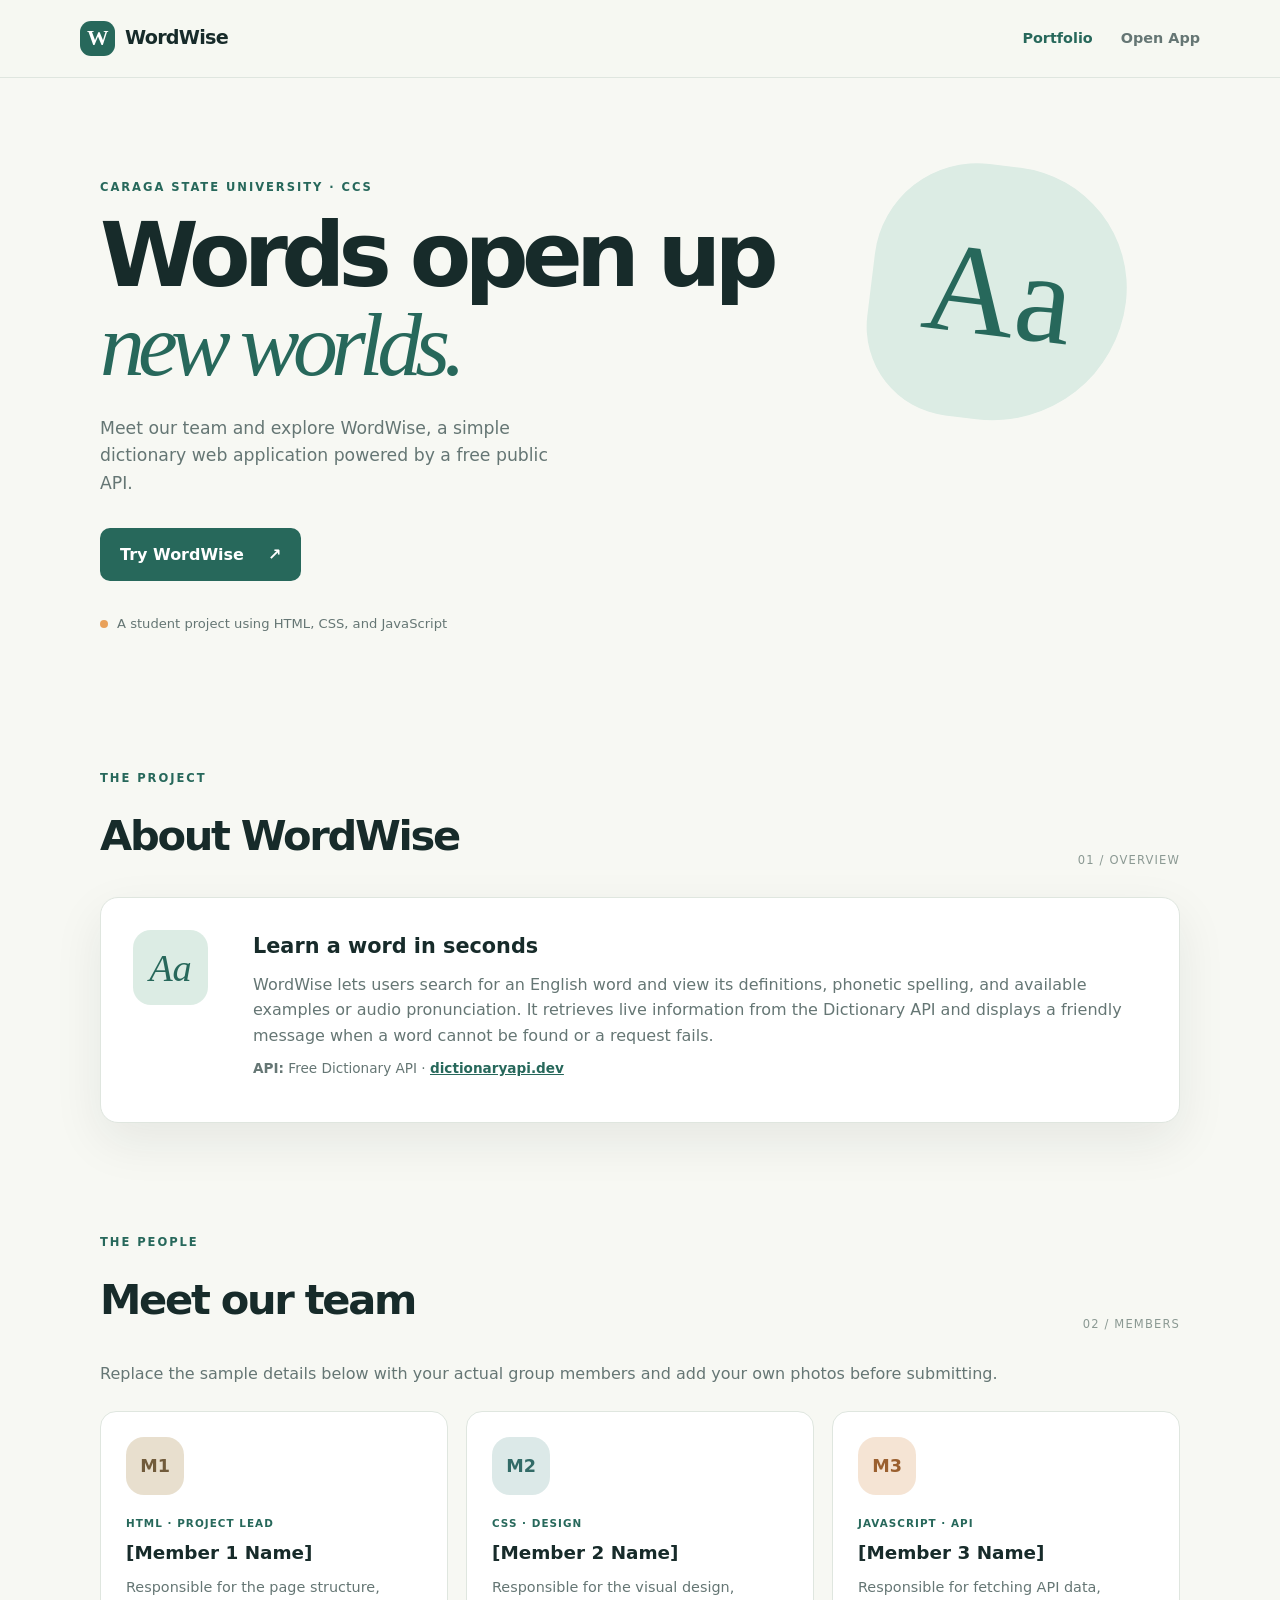
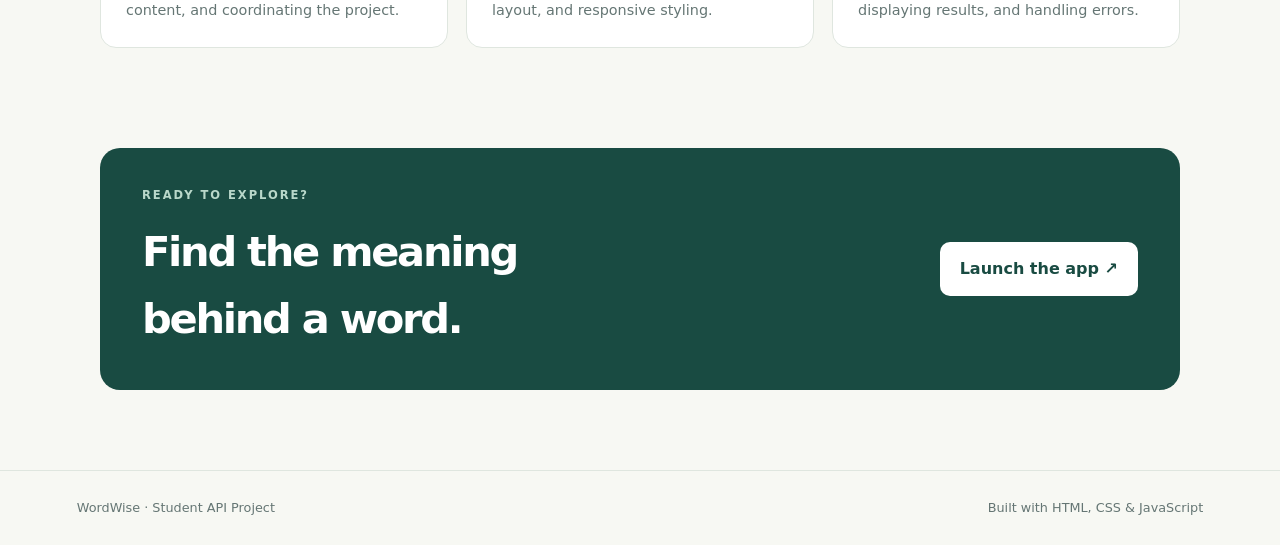
==== index.html @ 50dd7658 "Add files via upload" ====
<!DOCTYPE html>
<html lang="en">
<head>
  <meta charset="UTF-8">
  <meta name="viewport" content="width=device-width, initial-scale=1.0">
  <title>WordWise | Group Portfolio</title>
  <link rel="stylesheet" href="styles.css">
</head>
<body>
  <header class="site-header">
    <a class="brand" href="index.html"><span class="brand-mark">W</span> WordWise</a>
    <nav><a class="active" href="index.html">Portfolio</a><a href="app.html">Open App</a></nav>
  </header>

  <main class="container">
    <section class="hero">
      <p class="eyebrow">CARAGA STATE UNIVERSITY · CCS</p>
      <h1>Words open up<br><span>new worlds.</span></h1>
      <p class="hero-copy">Meet our team and explore WordWise, a simple dictionary web application powered by a free public API.</p>
      <a class="button" href="app.html">Try WordWise <span aria-hidden="true">↗</span></a>
      <div class="hero-note"><span class="pulse"></span> A student project using HTML, CSS, and JavaScript</div>
    </section>

    <section class="section">
      <div class="section-heading">
        <div><p class="eyebrow">THE PROJECT</p><h2>About WordWise</h2></div>
        <span class="section-number">01 / OVERVIEW</span>
      </div>
      <div class="about-card">
        <div class="about-icon">Aa</div>
        <div>
          <h3>Learn a word in seconds</h3>
          <p>WordWise lets users search for an English word and view its definitions, phonetic spelling, and available examples or audio pronunciation. It retrieves live information from the Dictionary API and displays a friendly message when a word cannot be found or a request fails.</p>
          <p class="small-note"><strong>API:</strong> Free Dictionary API · <a href="https://dictionaryapi.dev/" target="_blank" rel="noopener">dictionaryapi.dev</a></p>
        </div>
      </div>
    </section>

    <section class="section">
      <div class="section-heading">
        <div><p class="eyebrow">THE PEOPLE</p><h2>Meet our team</h2></div>
        <span class="section-number">02 / MEMBERS</span>
      </div>
      <p class="muted">Replace the sample details below with your actual group members and add your own photos before submitting.</p>
      <div class="team-grid">
        <article class="team-card">
          <div class="avatar">M1</div><p class="member-role">HTML · PROJECT LEAD</p>
          <h3>[Member 1 Name]</h3><p class="member-bio">Responsible for the page structure, content, and coordinating the project.</p>
        </article>
        <article class="team-card">
          <div class="avatar avatar-two">M2</div><p class="member-role">CSS · DESIGN</p>
          <h3>[Member 2 Name]</h3><p class="member-bio">Responsible for the visual design, layout, and responsive styling.</p>
        </article>
        <article class="team-card">
          <div class="avatar avatar-three">M3</div><p class="member-role">JAVASCRIPT · API</p>
          <h3>[Member 3 Name]</h3><p class="member-bio">Responsible for fetching API data, displaying results, and handling errors.</p>
        </article>
      </div>
    </section>

    <section class="cta-panel">
      <div><p class="eyebrow">READY TO EXPLORE?</p><h2>Find the meaning behind a word.</h2></div>
      <a class="button button-light" href="app.html">Launch the app ↗</a>
    </section>
  </main>
  <footer class="site-footer"><span>WordWise · Student API Project</span><span>Built with HTML, CSS & JavaScript</span></footer>
</body>
</html>
---- styles.css ----
:root {
  --ink: #172b2a; --muted: #657674; --paper: #f7f8f3; --green: #27685b;
  --green-dark: #194b42; --mint: #dcece4; --line: #dfe6df; --white: #fff;
  --orange: #e9a15a; --shadow: 0 18px 50px rgba(23,43,42,.08);
}
* { box-sizing: border-box; }
html { scroll-behavior: smooth; }
body { margin: 0; background: var(--paper); color: var(--ink); font-family: Inter, ui-sans-serif, system-ui, -apple-system, BlinkMacSystemFont, "Segoe UI", sans-serif; line-height: 1.6; }
a { color: var(--green); }
.site-header { height: 78px; padding: 0 max(6vw, calc((100vw - 1120px)/2)); display: flex; justify-content: space-between; align-items: center; border-bottom: 1px solid var(--line); background: rgba(247,248,243,.94); }
.brand { display: inline-flex; align-items: center; gap: 10px; color: var(--ink); text-decoration: none; font-weight: 800; letter-spacing: -.04em; font-size: 1.2rem; }
.brand-mark { display: grid; place-items: center; width: 35px; height: 35px; color: white; background: var(--green); border-radius: 11px; font-family: Georgia, serif; font-size: 1.35rem; }
nav { display: flex; align-items: center; gap: 28px; } nav a { color: var(--muted); text-decoration: none; font-size: .9rem; font-weight: 650; }
nav a.active, nav a:hover { color: var(--green); }
.container { width: min(1080px, 88vw); margin: 0 auto; }
.hero { min-height: 510px; padding: 100px 0 80px; position: relative; }
.hero:after { content: "Aa"; position: absolute; right: 5%; top: 88px; width: 255px; height: 255px; display: grid; place-items: center; border-radius: 46% 54% 60% 40%; background: var(--mint); color: var(--green); font: 8rem Georgia, serif; transform: rotate(7deg); z-index: -1; }
.eyebrow { color: var(--green); font-size: .72rem; font-weight: 800; letter-spacing: .17em; margin: 0 0 15px; }
h1, h2, h3, p { margin-top: 0; }
h1 { font-size: clamp(3rem, 7vw, 5.7rem); letter-spacing: -.075em; line-height: .99; margin-bottom: 25px; max-width: 750px; }
h1 span { color: var(--green); font-family: Georgia, "Times New Roman", serif; font-weight: 500; font-style: italic; }
.hero-copy { max-width: 480px; color: var(--muted); font-size: 1.08rem; margin-bottom: 30px; }
.button { display: inline-flex; gap: 24px; justify-content: center; align-items: center; border: 0; border-radius: 10px; padding: 14px 20px; background: var(--green); color: white; font: inherit; font-weight: 750; text-decoration: none; cursor: pointer; transition: background .2s, transform .2s; }
.button:hover { background: var(--green-dark); transform: translateY(-1px); }
.hero-note { display: flex; align-items: center; gap: 9px; margin-top: 32px; color: var(--muted); font-size: .82rem; }
.pulse { width: 8px; height: 8px; border-radius: 50%; background: var(--orange); }
.section { padding: 55px 0; }
.section-heading { display: flex; align-items: end; justify-content: space-between; gap: 20px; margin-bottom: 28px; }
.section-heading h2, .cta-panel h2 { font-size: clamp(1.8rem, 4vw, 2.6rem); letter-spacing: -.055em; margin: 0; }
.section-number { font-size: .72rem; color: #8b9993; letter-spacing: .1em; }
.about-card { display: grid; grid-template-columns: 95px 1fr; gap: 25px; background: white; border: 1px solid var(--line); border-radius: 18px; padding: 32px; box-shadow: var(--shadow); }
.about-icon { width: 75px; height: 75px; display: grid; place-items: center; background: var(--mint); color: var(--green); border-radius: 18px; font: italic 2.4rem Georgia, serif; }
.about-card h3 { margin-bottom: 8px; font-size: 1.3rem; } .about-card p { color: var(--muted); margin-bottom: 10px; }
.small-note { font-size: .85rem; } .small-note a { font-weight: 700; }
.muted { color: var(--muted); }
.team-grid { display: grid; grid-template-columns: repeat(3, 1fr); gap: 18px; margin-top: 24px; }
.team-card { background: white; border: 1px solid var(--line); border-radius: 16px; padding: 25px; }
.avatar { display: grid; place-items: center; width: 58px; height: 58px; border-radius: 18px; background: #e8dfce; color: #715b3b; font-weight: 800; font-size: 1.1rem; margin-bottom: 20px; }
.avatar-two { background: #dce9e8; color: #326b67; } .avatar-three { background: #f5e4d4; color: #9b6030; }
.member-role { color: var(--green); letter-spacing: .1em; font-size: .65rem; font-weight: 850; margin-bottom: 7px; }
.team-card h3 { margin-bottom: 8px; font-size: 1.15rem; } .member-bio { color: var(--muted); font-size: .9rem; margin-bottom: 0; }
.cta-panel { margin: 45px 0 80px; padding: 38px 42px; background: var(--green-dark); color: white; border-radius: 20px; display: flex; align-items: center; justify-content: space-between; gap: 24px; }
.cta-panel .eyebrow { color: #b9d8ca; } .cta-panel h2 { max-width: 500px; }
.button-light { background: white; color: var(--green-dark); flex-shrink: 0; } .button-light:hover { background: #edf5ef; color: var(--green-dark); }
.site-footer { border-top: 1px solid var(--line); min-height: 75px; padding: 20px 6vw; display: flex; align-items: center; justify-content: space-between; gap: 20px; color: var(--muted); font-size: .8rem; }
.app-container { max-width: 850px; min-height: calc(100vh - 153px); padding-top: 30px; padding-bottom: 65px; }
.back-link { text-decoration: none; color: var(--muted); font-size: .85rem; }
.app-intro { padding: 55px 0 28px; }
.app-intro h1 { font-size: clamp(2.8rem, 6vw, 4.5rem); margin-bottom: 20px; }
.app-intro p:last-child { color: var(--muted); max-width: 520px; }
.search-card { background: white; padding: 28px; border: 1px solid var(--line); border-radius: 17px; box-shadow: var(--shadow); }
.search-card label { display: block; font-size: .85rem; font-weight: 750; margin-bottom: 10px; }
.search-row { display: flex; gap: 10px; }
.search-row input { min-width: 0; flex: 1; border: 1px solid #ccd8d0; border-radius: 10px; padding: 14px 15px; font: inherit; outline: none; background: #fbfcf9; }
.search-row input:focus { border-color: var(--green); box-shadow: 0 0 0 3px rgba(39,104,91,.12); }
.suggestions { display: flex; flex-wrap: wrap; align-items: center; gap: 8px; margin-top: 16px; color: var(--muted); font-size: .8rem; }
.suggestion { border: 1px solid var(--line); border-radius: 20px; background: var(--paper); padding: 5px 11px; color: var(--green); cursor: pointer; font: inherit; }
.suggestion:hover { background: var(--mint); }
.status { margin: 22px 0 10px; color: var(--muted); font-size: .9rem; }
.status.error { color: #a13f34; background: #fff0ed; border: 1px solid #f1c8c1; border-radius: 10px; padding: 13px 15px; }
.status.loading { color: var(--green); }
.results { display: grid; gap: 16px; }
.word-result { background: white; border: 1px solid var(--line); border-radius: 16px; padding: 25px; box-shadow: 0 10px 30px rgba(23,43,42,.04); }
.word-head { display: flex; align-items: flex-start; justify-content: space-between; gap: 16px; }
.word-head h2 { font-size: 2rem; letter-spacing: -.04em; margin-bottom: 0; overflow-wrap: anywhere; }
.phonetic { color: var(--green); margin: 4px 0 18px; }
.audio-button { border: 1px solid var(--line); background: var(--mint); color: var(--green-dark); border-radius: 50%; width: 42px; height: 42px; cursor: pointer; font-size: 1.1rem; flex-shrink: 0; }
.part-of-speech { display: inline-block; color: var(--green); background: #edf5ef; border-radius: 5px; padding: 3px 8px; font-size: .75rem; font-weight: 800; margin: 7px 0 10px; }
.definition { padding-top: 12px; border-top: 1px solid #edf0eb; margin-top: 10px; }
.definition p { margin-bottom: 8px; } .definition .example { color: var(--muted); font-size: .9rem; font-style: italic; }
.api-credit { margin-top: 30px; color: var(--muted); font-size: .78rem; }
@media (max-width: 680px) {
  .site-header { padding: 0 6vw; height: 70px; } nav { gap: 14px; } nav a { font-size: .8rem; }
  .hero { padding-top: 75px; min-height: 465px; } .hero:after { right: -5px; top: 45px; width: 130px; height: 130px; font-size: 4rem; opacity: .75; }
  .hero h1 { font-size: clamp(3rem, 14vw, 4.5rem); } .section-heading { align-items: flex-start; flex-direction: column; gap: 10px; }
  .about-card { grid-template-columns: 1fr; padding: 24px; } .team-grid { grid-template-columns: 1fr; }
  .cta-panel { flex-direction: column; align-items: flex-start; padding: 28px; }
  .site-footer { align-items: flex-start; flex-direction: column; gap: 5px; }
  .search-card { padding: 20px; } .search-row { flex-direction: column; } .search-row .button { width: 100%; }
}
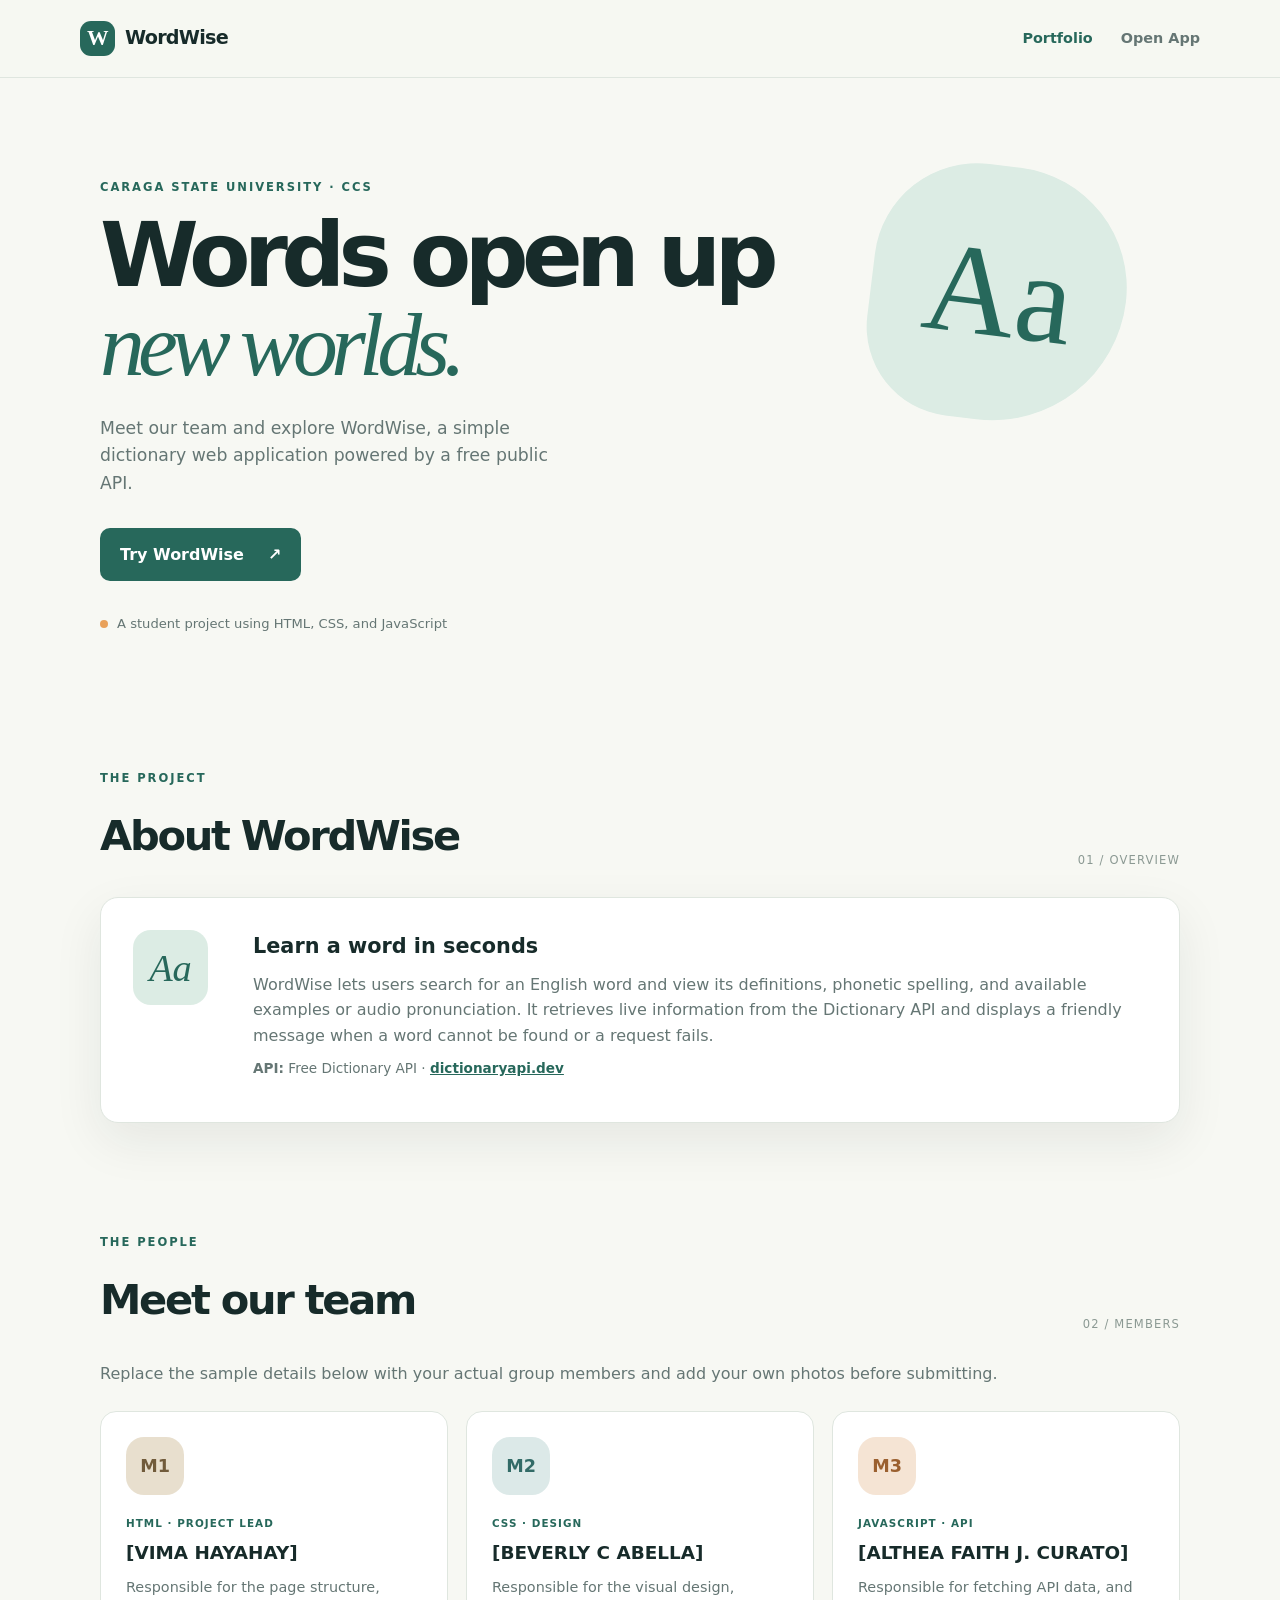
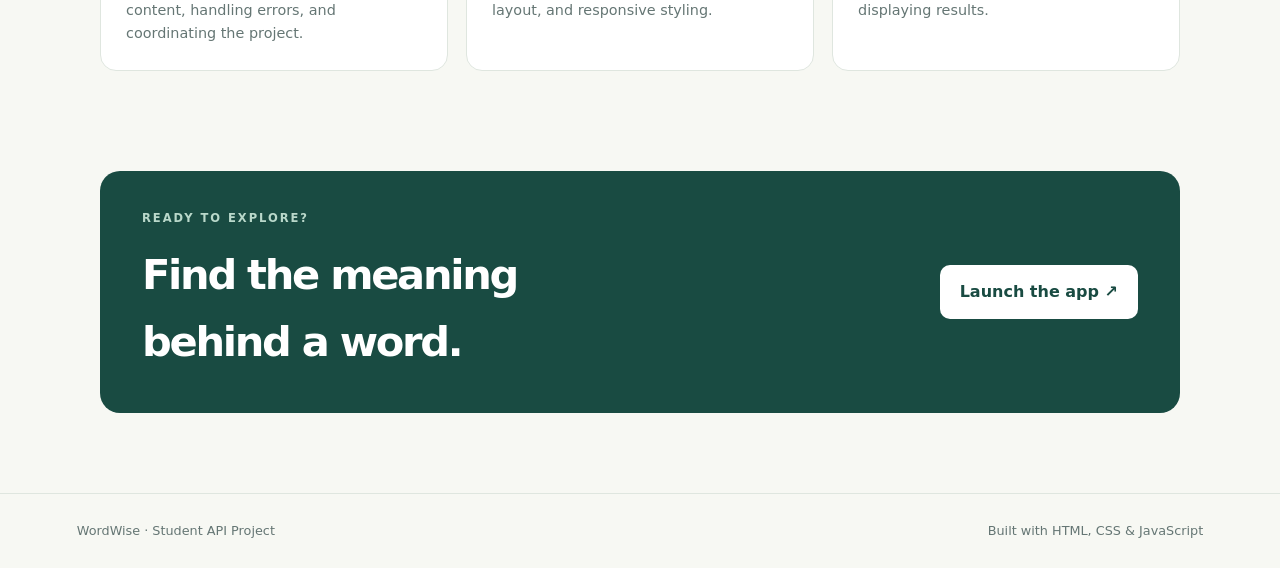
==== commit 1f17c428: "Update index.html" ====
--- a/index.html
+++ b/index.html
@@ -45,15 +45,15 @@
       <div class="team-grid">
         <article class="team-card">
           <div class="avatar">M1</div><p class="member-role">HTML · PROJECT LEAD</p>
-          <h3>[Member 1 Name]</h3><p class="member-bio">Responsible for the page structure, content, and coordinating the project.</p>
+          <h3>[VIMA HAYAHAY]</h3><p class="member-bio">Responsible for the page structure, content, handling errors, and coordinating the project.</p>
         </article>
         <article class="team-card">
           <div class="avatar avatar-two">M2</div><p class="member-role">CSS · DESIGN</p>
-          <h3>[Member 2 Name]</h3><p class="member-bio">Responsible for the visual design, layout, and responsive styling.</p>
+          <h3>[BEVERLY C ABELLA]</h3><p class="member-bio">Responsible for the visual design, layout, and responsive styling.</p>
         </article>
         <article class="team-card">
           <div class="avatar avatar-three">M3</div><p class="member-role">JAVASCRIPT · API</p>
-          <h3>[Member 3 Name]</h3><p class="member-bio">Responsible for fetching API data, displaying results, and handling errors.</p>
+          <h3>[ALTHEA FAITH J. CURATO]</h3><p class="member-bio">Responsible for fetching API data, and displaying results.</p>
         </article>
       </div>
     </section>
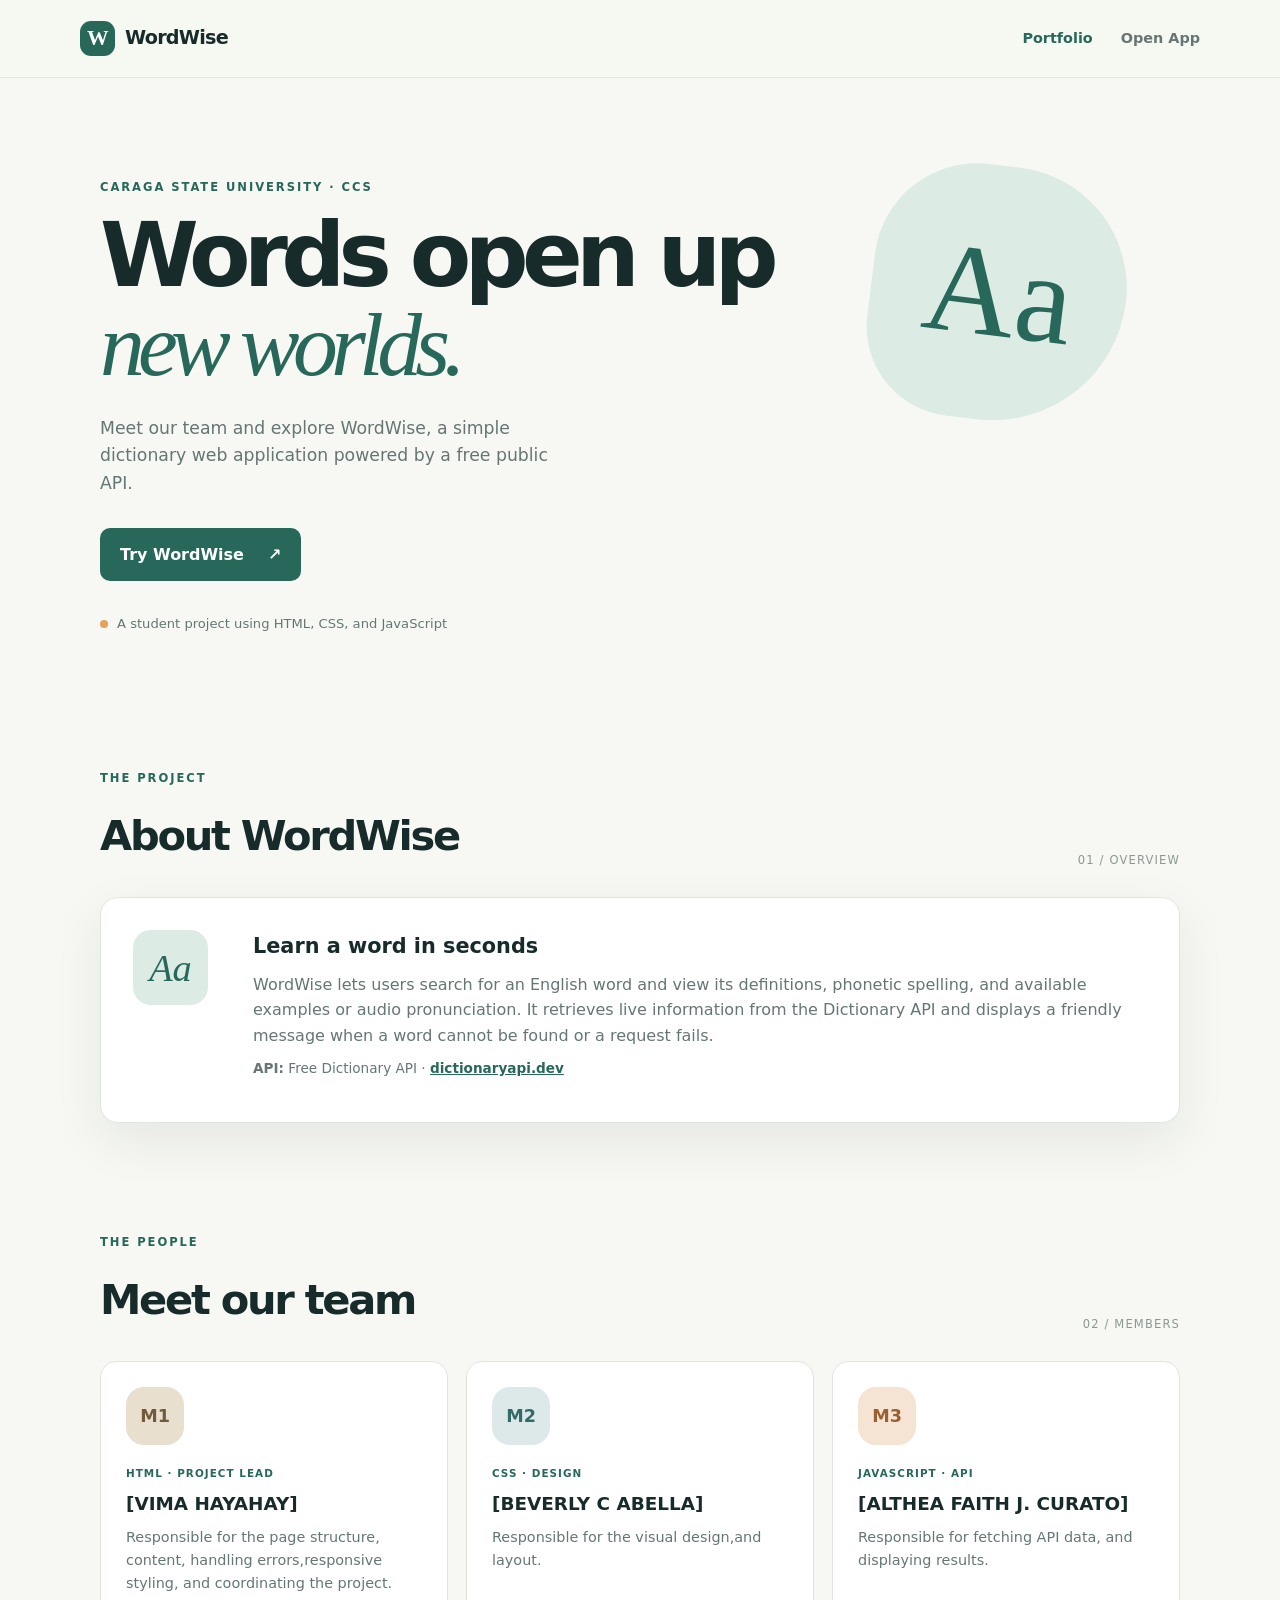
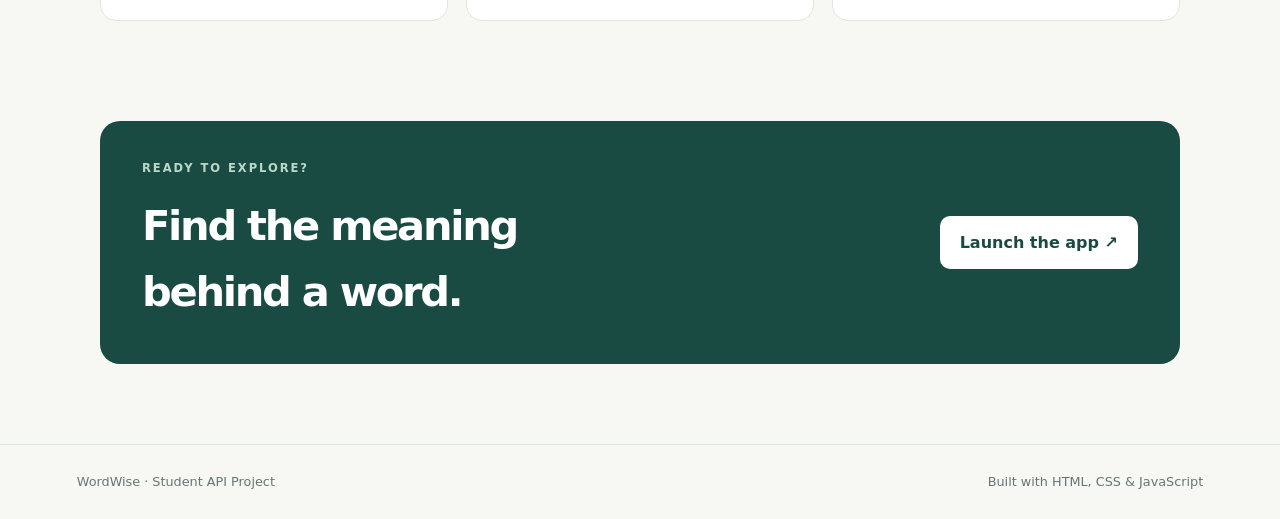
==== commit 072e0d94: "Update index.html" ====
--- a/index.html
+++ b/index.html
@@ -41,15 +41,15 @@
         <div><p class="eyebrow">THE PEOPLE</p><h2>Meet our team</h2></div>
         <span class="section-number">02 / MEMBERS</span>
       </div>
-      <p class="muted">Replace the sample details below with your actual group members and add your own photos before submitting.</p>
+     
       <div class="team-grid">
         <article class="team-card">
           <div class="avatar">M1</div><p class="member-role">HTML · PROJECT LEAD</p>
-          <h3>[VIMA HAYAHAY]</h3><p class="member-bio">Responsible for the page structure, content, handling errors, and coordinating the project.</p>
+          <h3>[VIMA HAYAHAY]</h3><p class="member-bio">Responsible for the page structure, content, handling errors,responsive styling, and coordinating the project.</p>
         </article>
         <article class="team-card">
           <div class="avatar avatar-two">M2</div><p class="member-role">CSS · DESIGN</p>
-          <h3>[BEVERLY C ABELLA]</h3><p class="member-bio">Responsible for the visual design, layout, and responsive styling.</p>
+          <h3>[BEVERLY C ABELLA]</h3><p class="member-bio">Responsible for the visual design,and layout.</p>
         </article>
         <article class="team-card">
           <div class="avatar avatar-three">M3</div><p class="member-role">JAVASCRIPT · API</p>
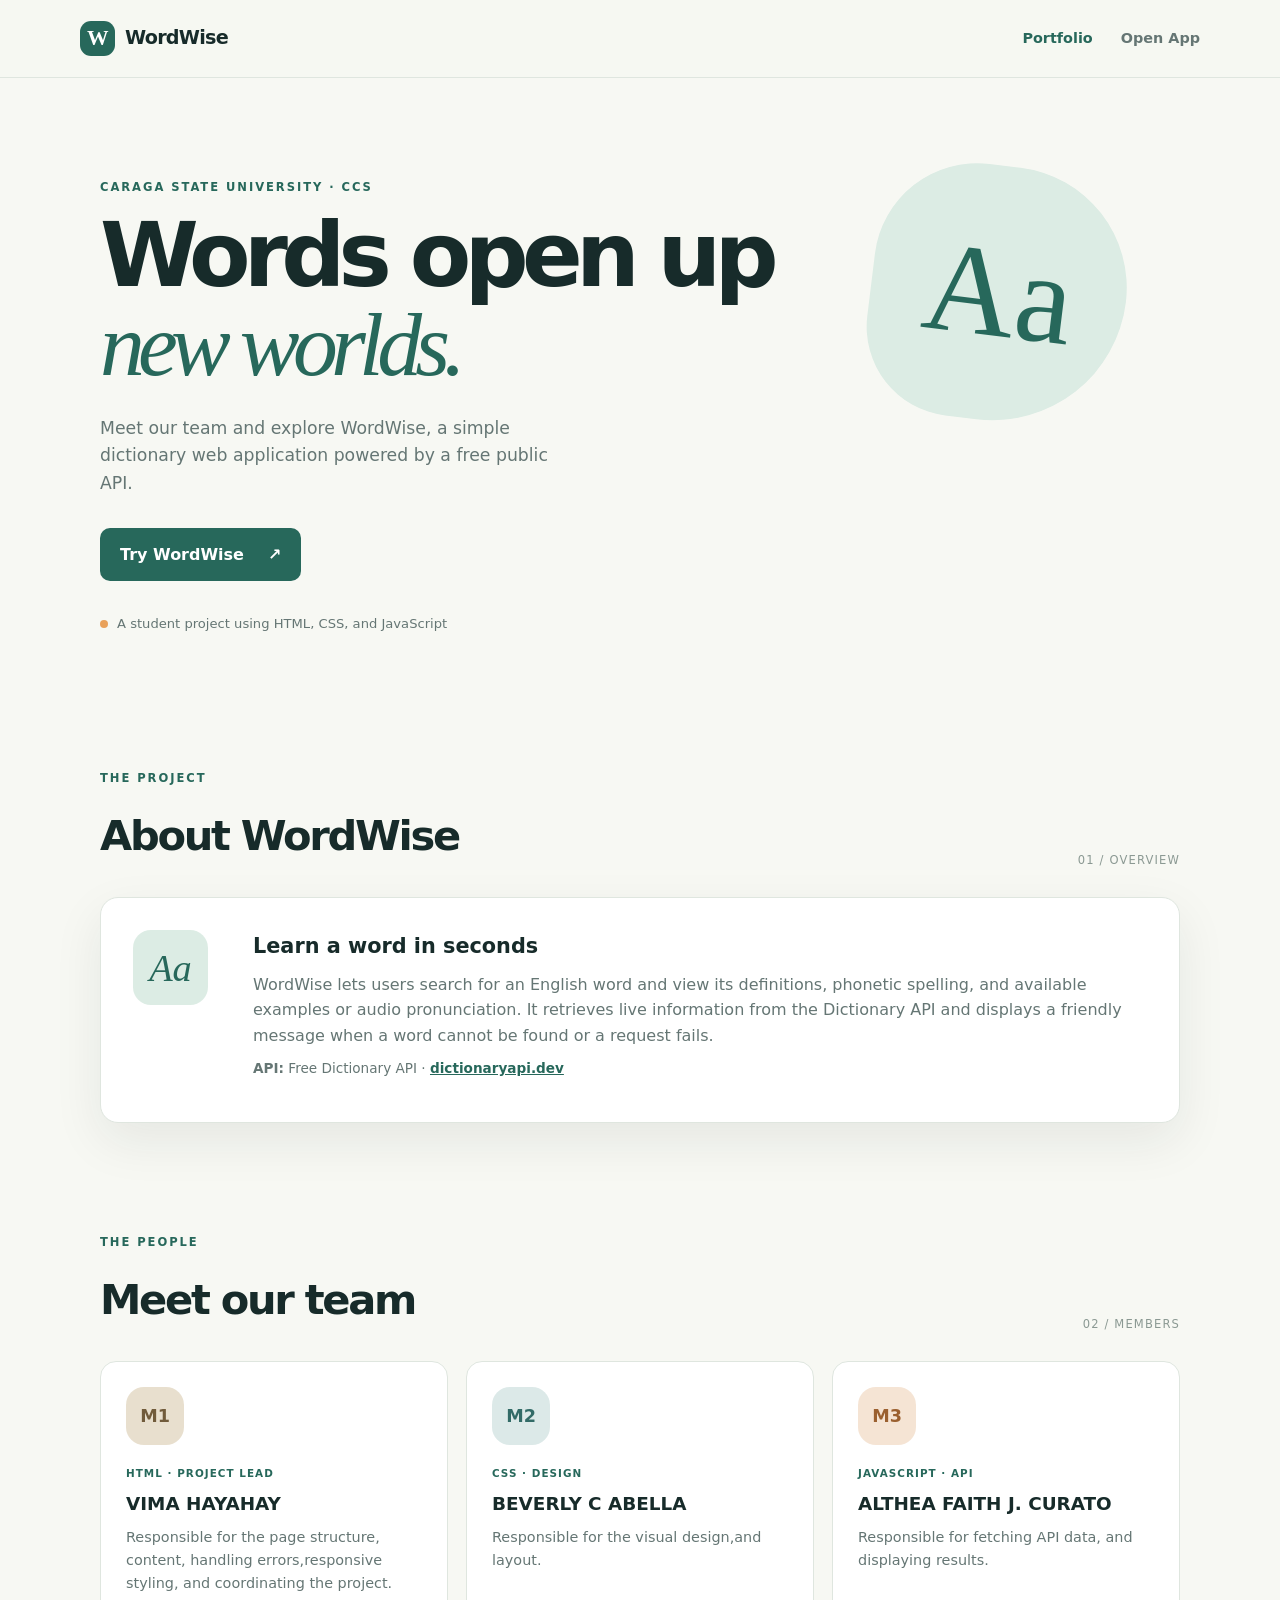
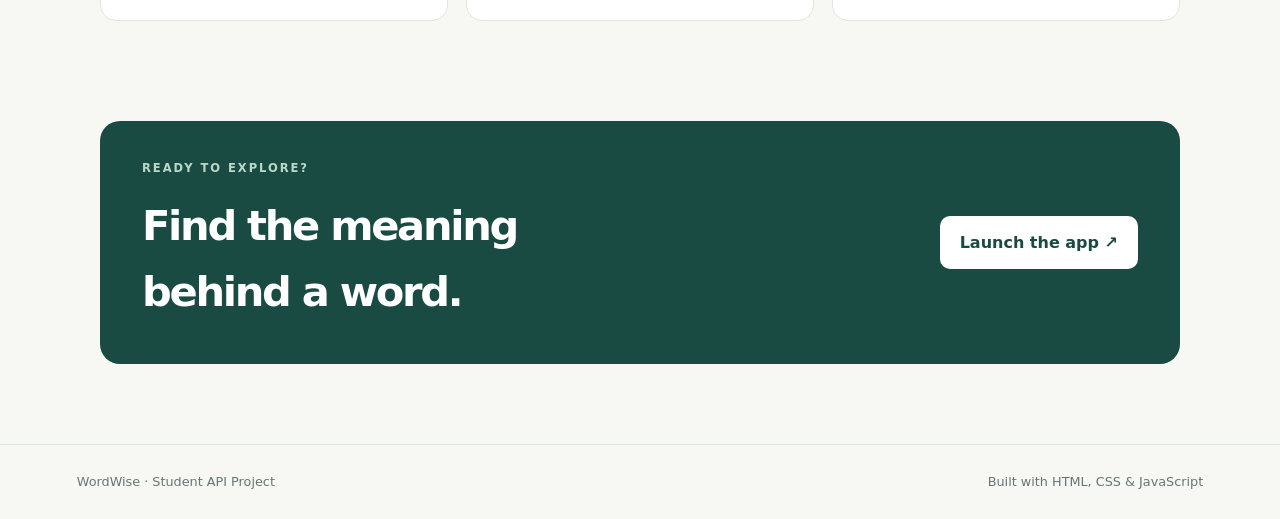
==== commit 13ee1111: "Update index.html" ====
--- a/index.html
+++ b/index.html
@@ -45,15 +45,15 @@
       <div class="team-grid">
         <article class="team-card">
           <div class="avatar">M1</div><p class="member-role">HTML · PROJECT LEAD</p>
-          <h3>[VIMA HAYAHAY]</h3><p class="member-bio">Responsible for the page structure, content, handling errors,responsive styling, and coordinating the project.</p>
+          <h3>VIMA HAYAHAY</h3><p class="member-bio">Responsible for the page structure, content, handling errors,responsive styling, and coordinating the project.</p>
         </article>
         <article class="team-card">
           <div class="avatar avatar-two">M2</div><p class="member-role">CSS · DESIGN</p>
-          <h3>[BEVERLY C ABELLA]</h3><p class="member-bio">Responsible for the visual design,and layout.</p>
+          <h3>BEVERLY C ABELLA</h3><p class="member-bio">Responsible for the visual design,and layout.</p>
         </article>
         <article class="team-card">
           <div class="avatar avatar-three">M3</div><p class="member-role">JAVASCRIPT · API</p>
-          <h3>[ALTHEA FAITH J. CURATO]</h3><p class="member-bio">Responsible for fetching API data, and displaying results.</p>
+          <h3>ALTHEA FAITH J. CURATO</h3><p class="member-bio">Responsible for fetching API data, and displaying results.</p>
         </article>
       </div>
     </section>
